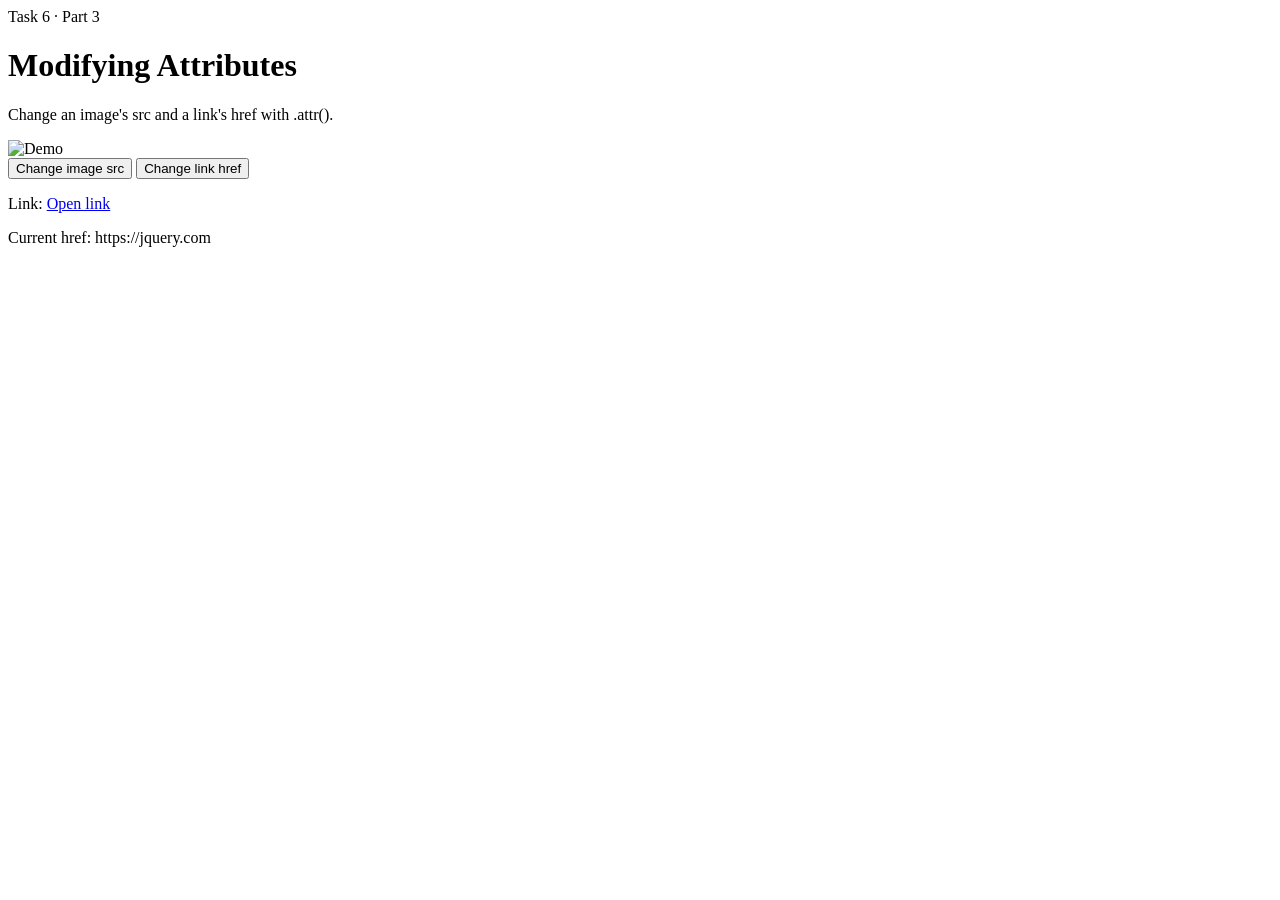
==== task6.html @ a76469d7 "Implement attribute manipulation with attr" ====
<!DOCTYPE html>
<html lang="en">
<head>
<meta charset="UTF-8">
<meta name="viewport" content="width=device-width, initial-scale=1">
<title>Task 6 | jQuery Practice</title>
<link rel="preconnect" href="https://fonts.googleapis.com">
<link href="https://fonts.googleapis.com/css2?family=Inter:wght@400;500;600;700;800&display=swap" rel="stylesheet">
<link rel="stylesheet" href="css/style.css">
</head>
<body>
<main class="page container">
  <span class="badge">Task 6 · Part 3</span>
  <h1>Modifying Attributes</h1>
  <p class="lead">Change an image's src and a link's href with .attr().</p>
  <section class="box">
    <img class="demo-img" id="photo" src="https://picsum.photos/id/10/900/500" alt="Demo">
    <div class="btn-row">
      <button class="btn" id="changeSrc">Change image src</button>
      <button class="btn light" id="changeHref">Change link href</button>
    </div>
    <div class="output">
      <p>Link: <a id="link" href="https://jquery.com" target="_blank" style="text-decoration:underline">Open link</a></p>
      <p>Current href: <span id="hrefText"></span></p>
    </div>
  </section>
</main>
<script src="https://code.jquery.com/jquery-3.7.1.min.js"></script>
<script src="js/nav.js"></script>
<script>
$(document).ready(function () {
  var images = [
    "IMAGES/IMG_8888.JPG",
    "images/IMG_7523.JPG",
    "images/11.jpg" 
  ];
  var links = [
    "https://jquery.com",
    "https://api.jquery.com",
    "https://www.w3schools.com/jquery/"
  ];
  var imgIndex = 0;
  var linkIndex = 0;
  $("#hrefText").text($("#link").attr("href"));
  $("#changeSrc").click(function () {
    imgIndex = (imgIndex + 1) % images.length;
    $("#photo").attr("src", images[imgIndex]);
  });
  $("#changeHref").click(function () {
    linkIndex = (linkIndex + 1) % links.length;
    $("#link").attr("href", links[linkIndex]);
    $("#hrefText").text($("#link").attr("href"));
  });
});
</script>
</body>
</html>
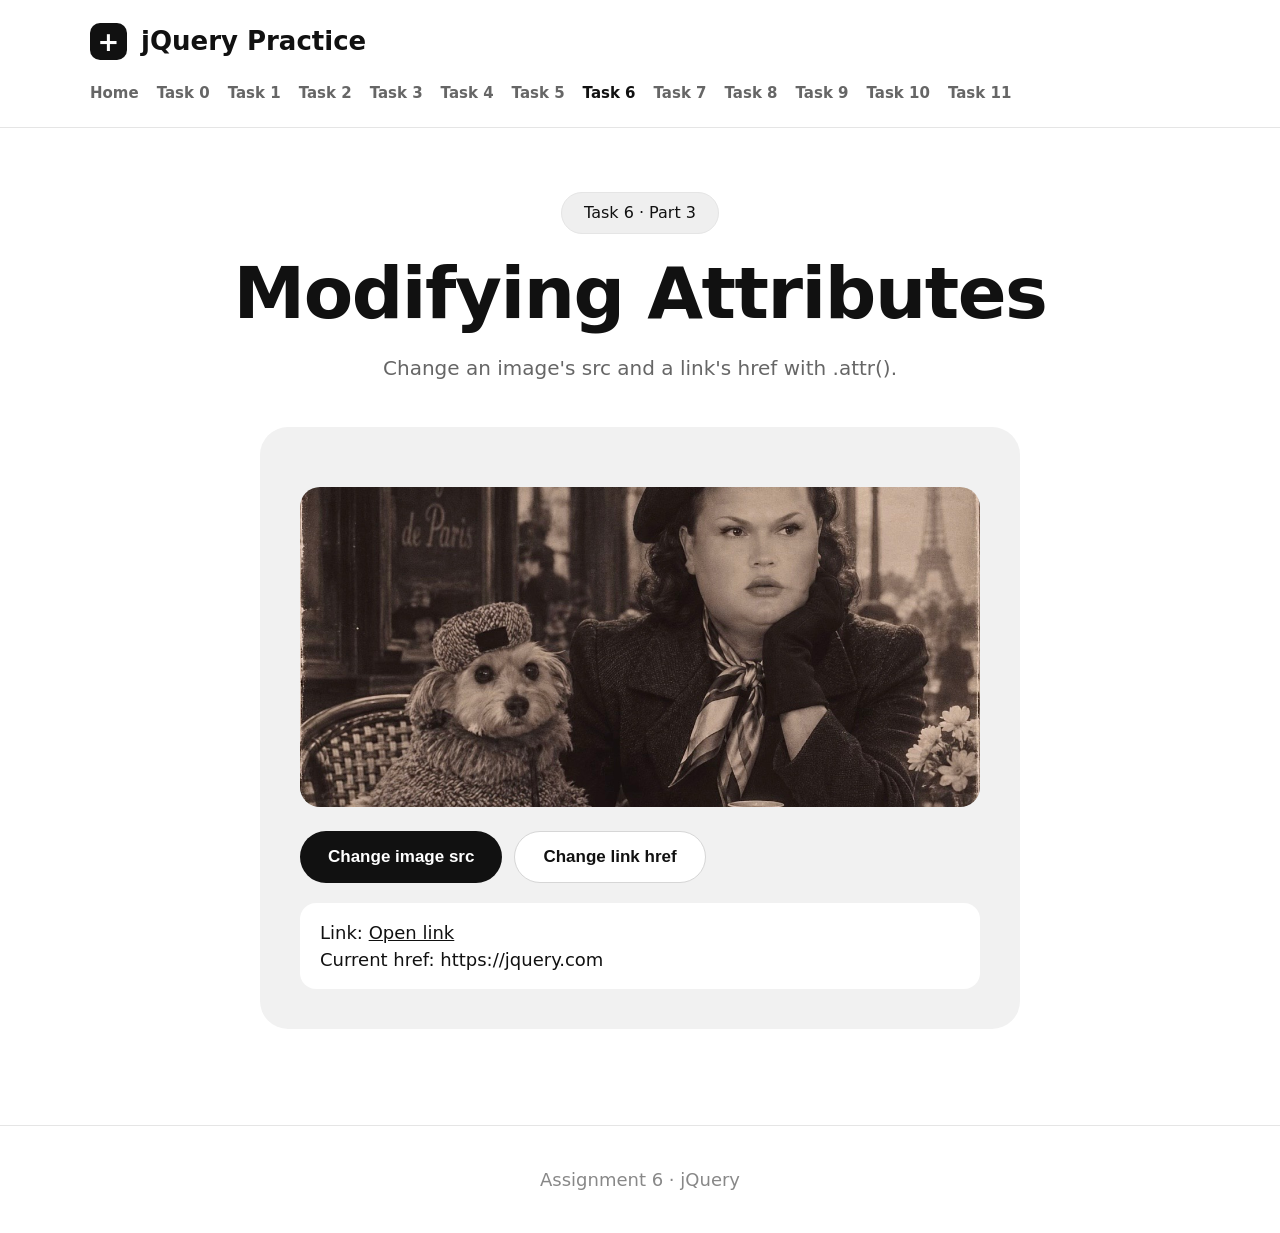
==== commit bf4e3860: "photo update" ====
--- a/task6.html
+++ b/task6.html
@@ -14,7 +14,7 @@
   <h1>Modifying Attributes</h1>
   <p class="lead">Change an image's src and a link's href with .attr().</p>
   <section class="box">
-    <img class="demo-img" id="photo" src="https://picsum.photos/id/10/900/500" alt="Demo">
+    <img class="demo-img" id="photo" src="images/bb.jpg" alt="Demo">
     <div class="btn-row">
       <button class="btn" id="changeSrc">Change image src</button>
       <button class="btn light" id="changeHref">Change link href</button>
@@ -30,9 +30,9 @@
 <script>
 $(document).ready(function () {
   var images = [
-    "IMAGES/IMG_8888.JPG",
-    "images/IMG_7523.JPG",
-    "images/11.jpg" 
+    "images/bb.jpg",
+    "images/gg.JPG",
+    "images/jj.JPG" 
   ];
   var links = [
     "https://jquery.com",
--- a/css/style.css
+++ b/css/style.css
@@ -0,0 +1,455 @@
+:root {
+  --text: #111;
+  --muted: #666;
+  --card: #f1f1f1;
+  --line: #e5e5e5;
+}
+
+* {
+  box-sizing: border-box;
+  margin: 0;
+  padding: 0;
+}
+
+html {
+  scroll-behavior: smooth;
+}
+
+body {
+  font-family: 'Inter', system-ui, sans-serif;
+  color: var(--text);
+  background: #fff;
+  line-height: 1.5;
+  min-height: 100vh;
+  display: flex;
+  flex-direction: column;
+}
+
+a {
+  color: inherit;
+  text-decoration: none;
+}
+
+img {
+  max-width: 100%;
+  display: block;
+}
+
+.container {
+  max-width: 1100px;
+  margin: 0 auto;
+  padding: 0 24px;
+  width: 100%;
+}
+
+
+header {
+  border-bottom: 1px solid var(--line);
+  background: #fff;
+  position: sticky;
+  top: 0;
+  z-index: 50;
+}
+
+.nav {
+  display: flex;
+  align-items: center;
+  justify-content: space-between;
+  gap: 20px;
+  padding: 22px 0;
+  flex-wrap: wrap;
+}
+
+.logo {
+  display: flex;
+  align-items: center;
+  gap: 14px;
+  font-size: 26px;
+  font-weight: 700;
+}
+
+.logo-icon {
+  width: 37px;
+  height: 37px;
+  background: #111;
+  color: #fff;
+  border-radius: 10px;
+  display: grid;
+  place-items: center;
+  font-size: 26px;
+  font-weight: 700;
+  line-height: 1;
+}
+
+.nav ul {
+  display: flex;
+  gap: 6px 18px;
+  list-style: none;
+  flex-wrap: wrap;
+}
+
+.nav ul a {
+  color: var(--muted);
+  font-weight: 600;
+  font-size: 15px;
+  transition: color 0.2s;
+}
+
+.nav ul a:hover,
+.nav ul a.active {
+  color: var(--text);
+}
+
+
+.page {
+  text-align: center;
+  padding: 64px 24px 96px;
+  flex: 1;
+}
+
+.hero {
+  padding: 96px 24px 72px;
+  text-align: center;
+}
+
+h1 {
+  font-size: clamp(40px, 7vw, 72px);
+  font-weight: 800;
+  letter-spacing: -0.02em;
+  line-height: 1.1;
+  margin: 20px 0;
+}
+
+h2 {
+  font-size: clamp(28px, 4vw, 40px);
+  font-weight: 800;
+  margin-bottom: 12px;
+}
+
+.lead {
+  color: var(--muted);
+  font-size: 20px;
+  max-width: 640px;
+  margin: 0 auto;
+}
+
+.badge {
+  display: inline-block;
+  background: #efefef;
+  border: 1px solid var(--line);
+  border-radius: 999px;
+  padding: 8px 22px;
+  font-size: 16px;
+  font-weight: 500;
+}
+
+
+.btn {
+  display: inline-block;
+  background: #111;
+  color: #fff;
+  border: 0;
+  border-radius: 999px;
+  padding: 15px 28px;
+  font: 600 17px 'Inter', sans-serif;
+  cursor: pointer;
+  transition: transform 0.2s, opacity 0.2s;
+}
+
+.btn:hover {
+  opacity: 0.85;
+  transform: translateY(-2px);
+}
+
+.btn.light {
+  background: #fff;
+  color: #111;
+  border: 1px solid #d6d6d6;
+}
+
+.btn-row {
+  display: flex;
+  gap: 12px;
+  flex-wrap: wrap;
+  margin-top: 24px;
+}
+
+.hero .btn-row {
+  justify-content: center;
+  margin-top: 36px;
+}
+
+
+.box {
+  background: var(--card);
+  border-radius: 28px;
+  padding: 40px;
+  max-width: 760px;
+  margin: 44px auto 0;
+  text-align: left;
+}
+
+.box.wide {
+  max-width: 960px;
+}
+
+.box p {
+  font-size: 18px;
+}
+
+.output {
+  margin-top: 20px;
+  padding: 16px 20px;
+  background: #fff;
+  border-radius: 16px;
+  font-size: 17px;
+}
+
+.panel {
+  background: #fff;
+  border-radius: 16px;
+  padding: 24px;
+  margin-top: 20px;
+}
+
+.panel p + p {
+  margin-top: 10px;
+}
+
+.demo-img {
+  width: 100%;
+  height: 320px;
+  object-fit: cover;
+  border-radius: 20px;
+  margin-top: 20px;
+}
+
+
+.list {
+  list-style: none;
+  margin-top: 20px;
+}
+
+.list li {
+  background: #fff;
+  padding: 14px 18px;
+  border-radius: 14px;
+  margin-bottom: 8px;
+  font-weight: 500;
+}
+
+
+.field {
+  margin-top: 16px;
+}
+
+.field label {
+  display: block;
+  font-weight: 600;
+  margin-bottom: 6px;
+}
+
+input[type=text],
+input[type=email] {
+  width: 100%;
+  border: 1px solid #d6d6d6;
+  border-radius: 14px;
+  padding: 14px 16px;
+  font: 500 17px 'Inter', sans-serif;
+  outline: none;
+  background: #fff;
+  transition: border-color 0.2s;
+}
+
+input[type=text]:focus,
+input[type=email]:focus {
+  border-color: #111;
+}
+
+
+.stage {
+  position: relative;
+  height: 320px;
+  background: #fff;
+  border-radius: 20px;
+  margin-top: 24px;
+  overflow: hidden;
+}
+
+.square {
+  position: absolute;
+  left: 20px;
+  top: 20px;
+  width: 80px;
+  height: 80px;
+  background: #111;
+  border-radius: 16px;
+}
+
+
+.section-title {
+  margin-top: 72px;
+  text-align: center;
+}
+
+.grid {
+  display: grid;
+  grid-template-columns: repeat(auto-fill, minmax(240px, 1fr));
+  gap: 24px;
+  margin-top: 36px;
+}
+
+.card {
+  background: var(--card);
+  border-radius: 28px;
+  padding: 32px;
+  display: flex;
+  flex-direction: column;
+  gap: 14px;
+  transition: transform 0.25s;
+}
+
+.card:hover {
+  transform: translateY(-6px);
+}
+
+.card .badge {
+  align-self: flex-start;
+  background: #fff;
+  padding: 6px 18px;
+  font-size: 15px;
+}
+
+.card h3 {
+  font-size: 24px;
+  font-weight: 800;
+  line-height: 1.25;
+}
+
+.card p {
+  color: var(--muted);
+  font-size: 17px;
+}
+
+
+.gallery {
+  display: grid;
+  grid-template-columns: repeat(4, 1fr);
+  gap: 16px;
+  margin-top: 28px;
+}
+
+.thumb {
+  position: relative;
+  aspect-ratio: 1;
+  border-radius: 20px;
+  overflow: hidden;
+  background: #dcdcdc;
+  cursor: pointer;
+}
+
+.thumb img {
+  width: 100%;
+  height: 100%;
+  object-fit: cover;
+  transition: transform 0.35s;
+}
+
+.thumb:hover img {
+  transform: scale(1.08);
+}
+
+
+.lightbox {
+  position: fixed;
+  inset: 0;
+  background: rgba(0, 0, 0, 0.88);
+  display: none;
+  align-items: center;
+  justify-content: center;
+  z-index: 100;
+  padding: 24px;
+}
+
+.lb-figure {
+  text-align: center;
+  color: #fff;
+}
+
+.lb-figure img {
+  max-width: 88vw;
+  max-height: 76vh;
+  border-radius: 20px;
+  margin: 0 auto;
+  transform: scale(0.8);
+  transition: transform 0.35s;
+}
+
+.lb-figure img.zoom {
+  transform: scale(1);
+}
+
+.lb-figure p {
+  margin-top: 16px;
+  font-weight: 500;
+}
+
+.lb-btn {
+  position: absolute;
+  background: #fff;
+  color: #111;
+  border: 0;
+  width: 52px;
+  height: 52px;
+  border-radius: 50%;
+  font-size: 24px;
+  font-weight: 700;
+  cursor: pointer;
+  transition: transform 0.2s;
+}
+
+.lb-btn:hover {
+  transform: scale(1.1);
+}
+
+.lb-close {
+  top: 24px;
+  right: 24px;
+}
+
+.lb-prev {
+  left: 24px;
+  top: 50%;
+  margin-top: -26px;
+}
+
+.lb-next {
+  right: 24px;
+  top: 50%;
+  margin-top: -26px;
+}
+
+
+footer {
+  border-top: 1px solid var(--line);
+  padding: 40px 0;
+  text-align: center;
+  color: #888;
+  font-size: 18px;
+  font-weight: 500;
+}
+
+
+@media (max-width: 800px) {
+  .gallery {
+    grid-template-columns: repeat(2, 1fr);
+  }
+
+  .box {
+    padding: 28px;
+  }
+
+  .nav {
+    justify-content: center;
+  }
+}
